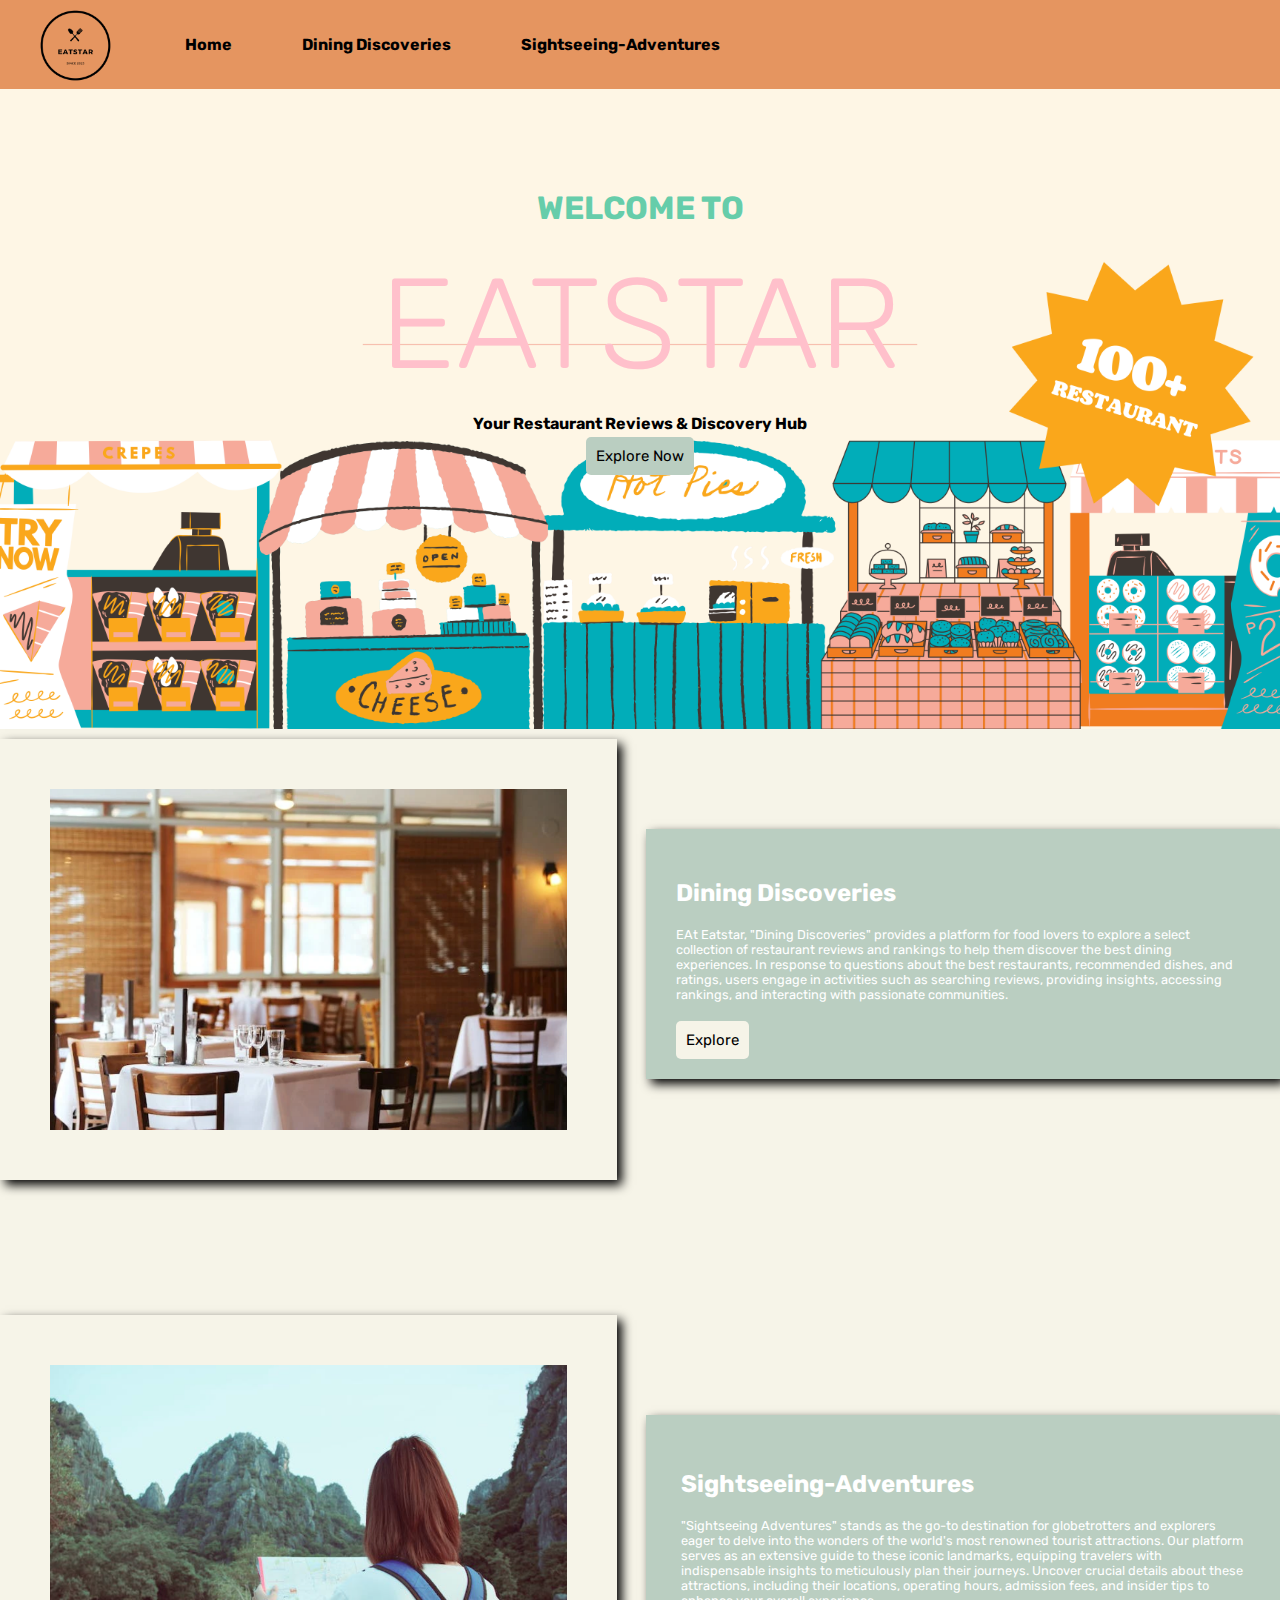
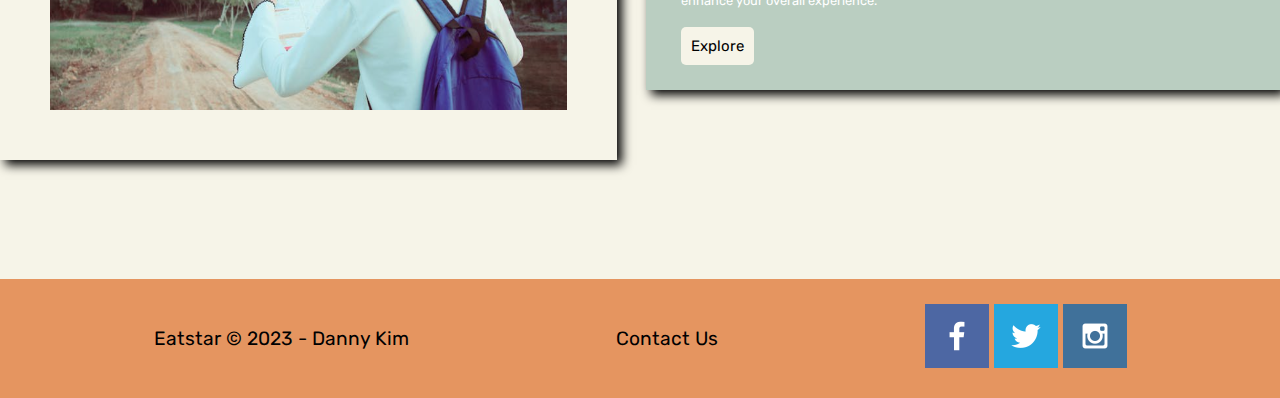
==== index.html @ 33533a74 "dining" ====
<!DOCTYPE html>
<html lang="en">
<head>
  <meta charset="UTF-8">
  <meta http-equiv="X-UA-Compatible" content="IE=edge">
  <meta name="viewport" content="width=device-width, initial-scale=1.0">
  <link rel="stylesheet" href="styles/styles.css">
  <title>Eatstar</title>
</head>
<body>
  <div id="content">
    <header>
      <a id="logo_link" href="index.html">
        <img class="logo" src="image/logo_image.png" alt="Eatstar">
      </a>
        <nav>
          <a href="index.html">Home</a>
          <a href="dining.html">Dining Discoveries</a>
          <a href="sightseeing.html">Sightseeing-Adventures</a>
      </nav>
    </header>
    <div id="hero">
      <div id="hero-box">
          <img id="hero-img" src="image/banner.png" alt="Explore and Review the Best Restaurants">
      </div>
      <section id="hero-msg">
          <h1 class="title">WELCOME TO</h1>
          <h1 class="home-title">EATSTAR</h1>
          <h2>Your Restaurant Reviews & Discovery Hub</h2>
          <div class='button-box'>
              <a class='button' href="dining.html">Explore Now</a>
          </div>
      </section>
  </div>
<main class="home-grid">
  <div id="background"></div> 
  <img class="restaurants" src="image/main2.png" alt="restaurant">
  <section class="msg">
    <h2>Dining Discoveries</h2>
    <p>EAt Eatstar, "Dining Discoveries" provides a platform for food lovers to explore a select collection of restaurant reviews and rankings to help them discover the best dining experiences. In response to questions about the best restaurants, recommended dishes, and ratings, users engage in activities such as searching reviews, providing insights, accessing rankings, and interacting with passionate communities.</p>
    <a class='join' href="dining.html">Explore</a>
  </section>
  <img class="sightseeing" src="image/sightseeing1.png" alt="sightseeing">
  <section class="msg1">
    <h2>Sightseeing-Adventures</h2>
    <p>
      "Sightseeing Adventures" stands as the go-to destination for globetrotters and explorers eager to delve into the wonders of the world's most renowned tourist attractions. Our platform serves as an extensive guide to these iconic landmarks, equipping travelers with indispensable insights to meticulously plan their journeys. Uncover crucial details about these attractions, including their locations, operating hours, admission fees, and insider tips to enhance your overall experience.</p>
    <a class='join' href="sightseeing.html">Explore</a>
  </section>
</main>

  </div>
  <footer>
        <p>Eatstar &copy; 2023 - Danny Kim</p>
        <p><a href="contactus.html">Contact Us</a></p>
        <div class="social">
            <a href="https://facebook.com" target="_blank">
                <img src="image/facebook.png" alt="fb icon">
            </a>
            <a href="https://twitter.com" target="_blank">
                <img src="image/twitter.png" alt="twitter icon">
            </a>
            <a href="https://instagram.com" target="_blank">
                <img src="image/instagram.png" alt="instagram icon">
            </a>
        </div>
  </footer>
</body>
</html>
---- styles/styles.css ----
@import url('https://fonts.googleapis.com/css2?family=Dosis:wght@200&family=Kdam+Thmor+Pro&family=Rubik:wght@500&display=swap');
body {
    background-color: #f6f4e8; 
    margin: 0;
    padding: 0;
    font-family: Rubik, Kadam-Thmor-Pro, Dosis;
    
}
.home-grid{
    display: grid;
    grid-template-columns: 1fr, 1fr;
    grid-template-rows: auto;
}
.home-grid-dining{
    display: grid;
    grid-template-columns: repeat(10, 1fr);
    grid-template-rows: 1fr 1fr 1fr;

}
.logo{
    width: 80px;
}
.card-img{
    width: 200px;
}

#logo_link {
    padding-top: 5px;
    justify-self: center;
    align-self: center;
}

header {
    background-color:#e59560;
    display: grid;
    grid-template-columns: 150px auto;
}

nav {
    display: flex;
}

nav a {
    text-align: left;
    text-decoration: none;
    font-weight: bold;
    color: black;
    padding: 35px;
}   
#content {
    max-width: 1600px;
    margin:0 auto;
}
#hero {
    display: grid;
    grid-template-columns: 1fr 3fr 1fr;
}
#hero-img{
    width: 100%;
}

.title{
    font-size: 2em;
    color: mediumaquamarine;
    margin-top: 100px;
}

.home-title{
    font-family: Rubik, Kadam-Thmor-Pro, Dosis;
    font-size: 8em;
    color: pink;
    margin-bottom: 5px;
    margin-top: 5px;
    font-weight: lighter;
}


#hero-msg {
    grid-column: 2/3;
    grid-row: 1/3;
    text-align: center;
    margin-bottom: 10px;
}
#hero-box {
    grid-column: 1/4;
    grid-row: 1/3;
    z-index: -1;
    font-size: 0;

}
#hero-msg h2{
    font-size: 1em;
   
}

.button{
    background-color:#bacec1;
    color: black;
    text-decoration: none;
    font-size: 15px;
    padding: 10px;
    margin-top: 50px;
    border-radius: 5px;
}
.join{
    background-color:#f6f4e8;
    color: black;
    text-decoration: none;
    font-size: 15px;
    padding: 10px;
    margin-top: 50px;
    border-radius: 5px;
}
#background{
    height: 800px;
    background-color: #f6f4e8;
    grid-column: 1/11;
    grid-row: 4/9;
}
footer {
    font-size: 1.2em;
    background-color: #e59560;
    text-align: center;
    color: black;
    padding: 25px 50px;
    display: flex;
    justify-content: space-around;
    align-items: center;
} 
footer a{
    color: black;
    text-align: center;
    text-decoration: none;
}
.msg{
background-color: #bacec1;
padding: 30px;
grid-column: 7/10;
grid-row: 3/3;
box-shadow: 5px 5px 10px black;
margin-top: 100px;
}

.msg1{
    background-color: #bacec1;
    padding: 35px;
    grid-column: 7/10;
    grid-row: 6/6;
    box-shadow: 5px 5px 10px black;
    margin-top: 100px;
    }
.msg h2, .msg1 h2{
color: white;
font-family: Rubik, Kadam-Thmor-Pro, Dosis;
}
.msg p, .msg1 p{
color: white;
font-size: .8em;
padding-bottom: 15px;
}

.restaurants {
    width: 80%;
    box-shadow: 5px 5px 10px black;
    grid-column: 3/7;
    grid-row: 1/8;
    padding: 50px;
    margin-top: 10px;
}

.sightseeing {
    width: 80%;
    box-shadow: 5px 5px 10px black;
    grid-column: 3/7;
    grid-row: 6/8;
    padding: 50px;
}

.banner-one{
    grid-column: 1/10;
    grid-row: 1/3;
}
.banner-one h2{
    grid-column: 3/10;
    grid-row: 1/3;
}
.banner-two{
    grid-column: 1/10;
    grid-row: 2/3;
}
.banner-three{
    grid-column: 1/10;
    grid-row: 3/3;
}
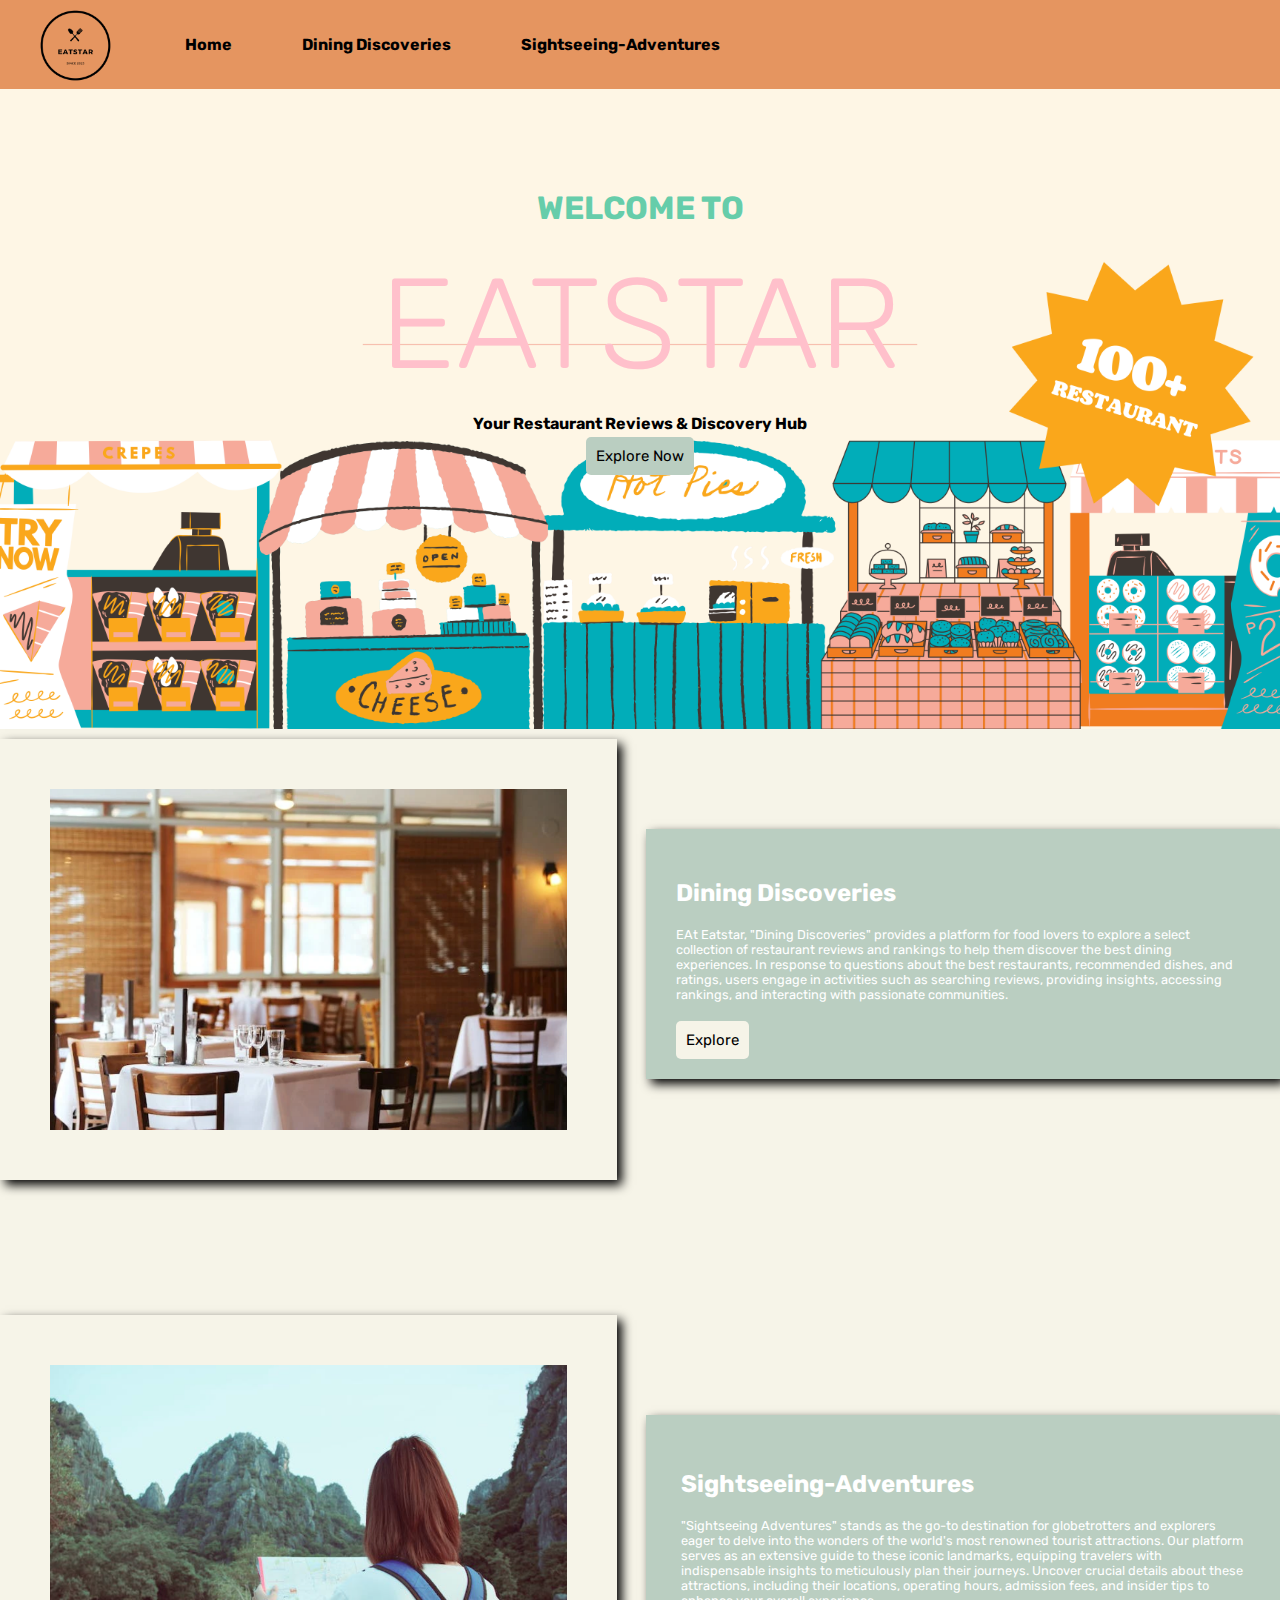
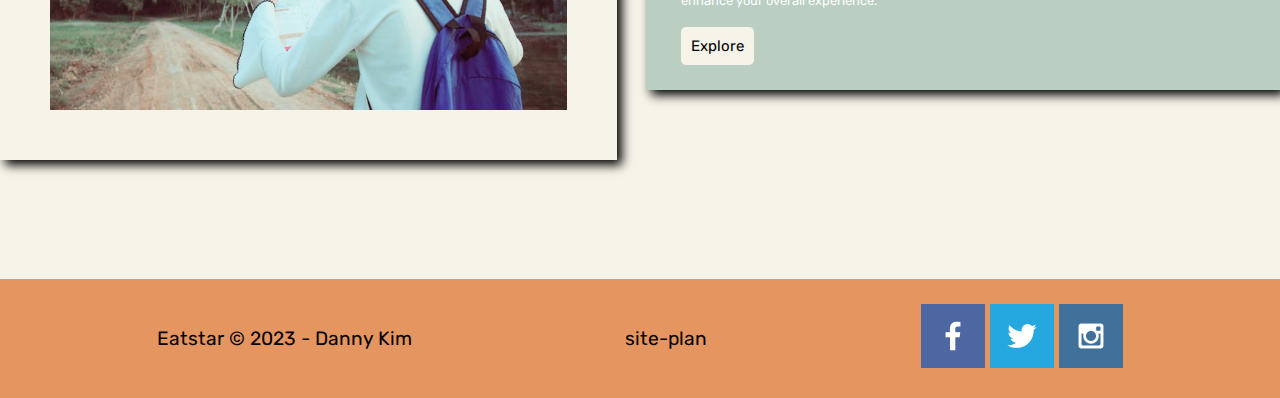
==== commit 43ece4a1: "footer" ====
--- a/index.html
+++ b/index.html
@@ -52,7 +52,7 @@
   </div>
   <footer>
         <p>Eatstar &copy; 2023 - Danny Kim</p>
-        <p><a href="contactus.html">Contact Us</a></p>
+        <p><a href="site-plan.html">site-plan</a></p>
         <div class="social">
             <a href="https://facebook.com" target="_blank">
                 <img src="image/facebook.png" alt="fb icon">
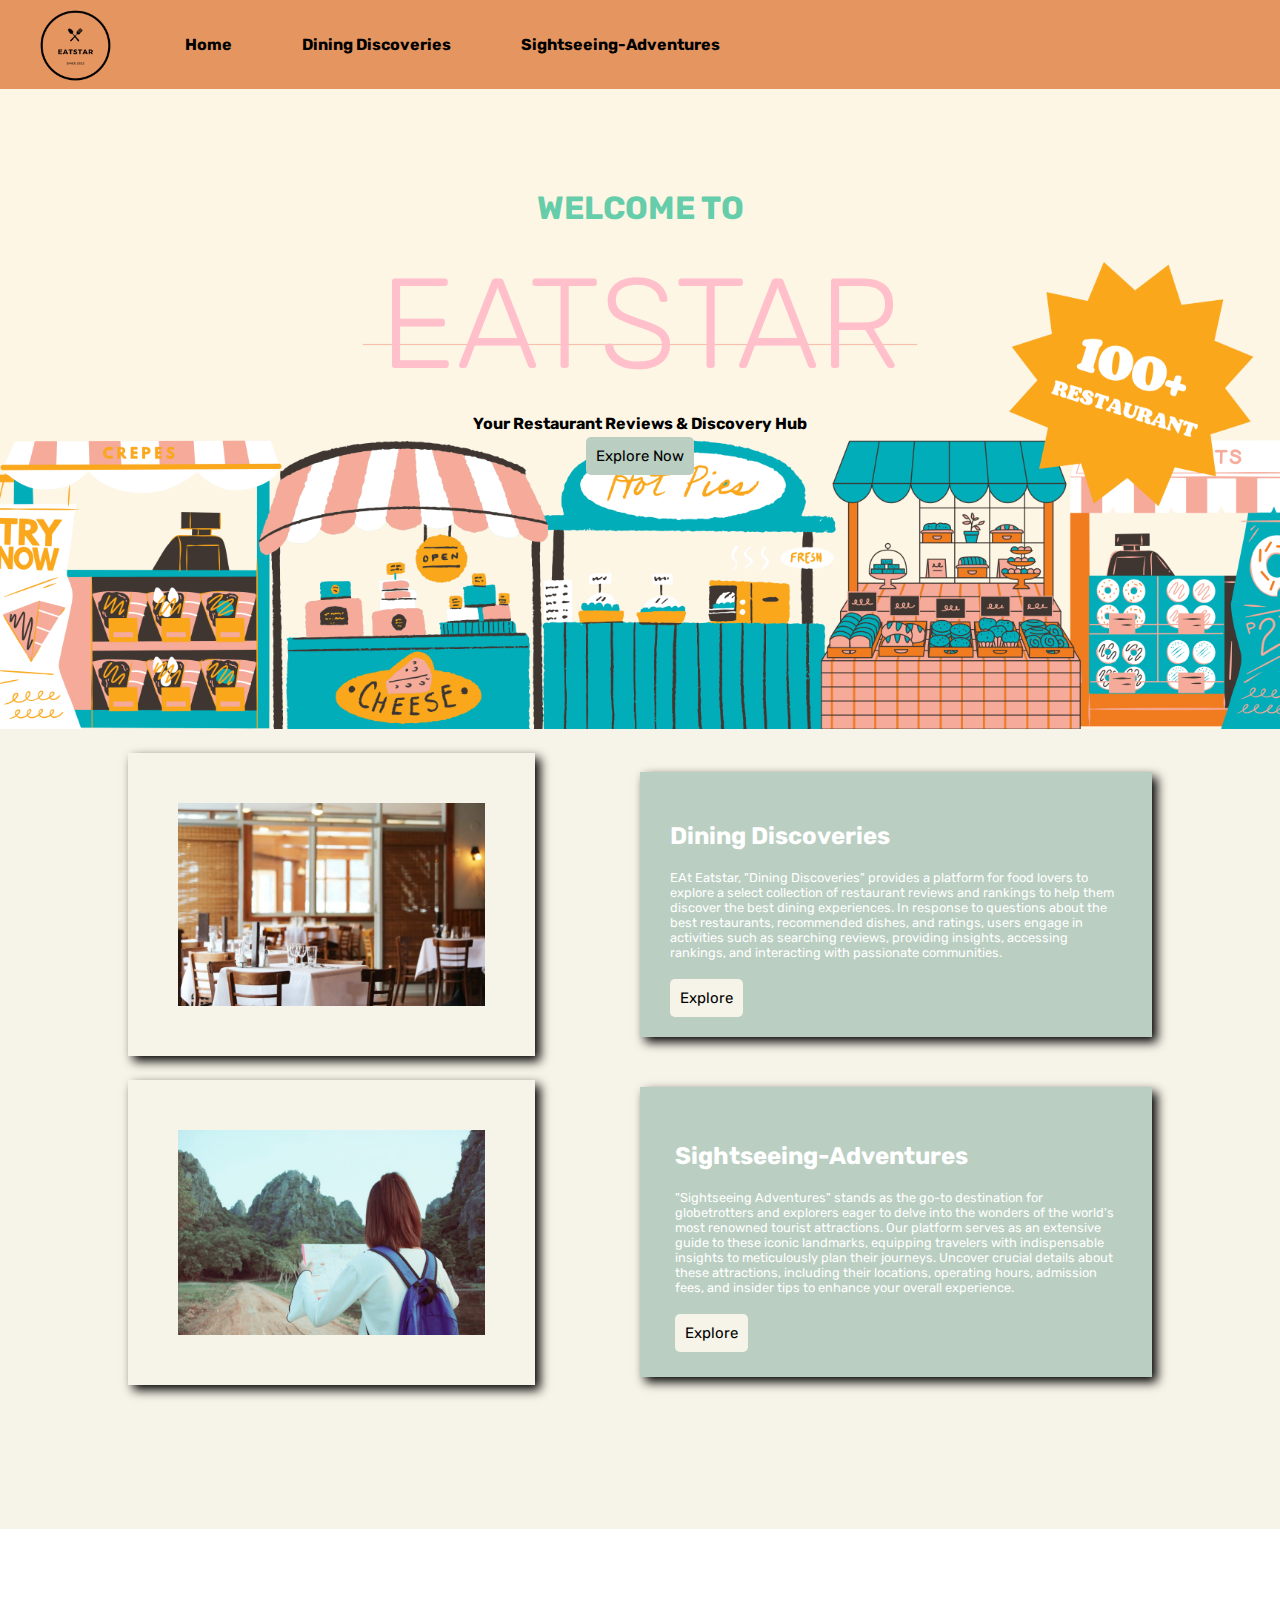
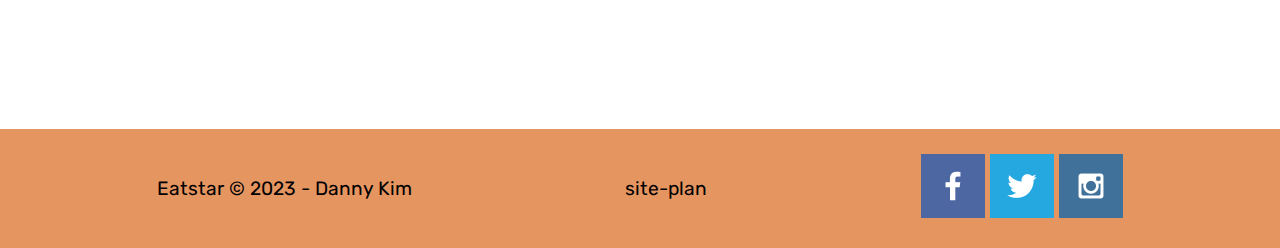
==== commit 5b55f2c3: "dddd" ====
--- a/index.html
+++ b/index.html
@@ -48,7 +48,6 @@
     <a class='join' href="sightseeing.html">Explore</a>
   </section>
 </main>
-
   </div>
   <footer>
         <p>Eatstar &copy; 2023 - Danny Kim</p>
--- a/styles/styles.css
+++ b/styles/styles.css
@@ -1,6 +1,5 @@
 @import url('https://fonts.googleapis.com/css2?family=Dosis:wght@200&family=Kdam+Thmor+Pro&family=Rubik:wght@500&display=swap');
 body {
-    background-color: #f6f4e8; 
     margin: 0;
     padding: 0;
     font-family: Rubik, Kadam-Thmor-Pro, Dosis;
@@ -8,19 +7,26 @@
 }
 .home-grid{
     display: grid;
-    grid-template-columns: 1fr, 1fr;
+    grid-template-columns: 1fr 1fr 1fr 1fr 1fr 1fr 1fr 1fr 1fr 1fr;
     grid-template-rows: auto;
 }
 .home-grid-dining{
     display: grid;
-    grid-template-columns: repeat(10, 1fr);
-    grid-template-rows: 1fr 1fr 1fr;
-
+    grid-template-columns: 1fr 2fr 1fr;
+    grid-template-rows: 100px 100px 100px
+
+}
+.home-grid-dining3{
+    display: grid;
+    grid-template-columns: 1fr 1fr 2fr 1fr;
+    grid-template-rows: auto;
+    font-size: 9px;
+    margin: 70px;
 }
 .logo{
     width: 80px;
 }
-.card-img{
+.card-img, .card-img1, .card-img2, .card-img3{
     width: 200px;
 }
 
@@ -51,7 +57,7 @@
     max-width: 1600px;
     margin:0 auto;
 }
-#hero {
+#hero, hero1 {
     display: grid;
     grid-template-columns: 1fr 3fr 1fr;
 }
@@ -90,7 +96,6 @@
 }
 #hero-msg h2{
     font-size: 1em;
-   
 }
 
 .button{
@@ -115,8 +120,9 @@
     height: 800px;
     background-color: #f6f4e8;
     grid-column: 1/11;
-    grid-row: 4/9;
-}
+    grid-row: 1/11;
+}
+
 footer {
     font-size: 1.2em;
     background-color: #e59560;
@@ -126,7 +132,9 @@
     display: flex;
     justify-content: space-around;
     align-items: center;
-} 
+    margin-top: 200px;
+
+    } 
 footer a{
     color: black;
     text-align: center;
@@ -135,19 +143,19 @@
 .msg{
 background-color: #bacec1;
 padding: 30px;
-grid-column: 7/10;
-grid-row: 3/3;
+grid-column: 6/10;
+grid-row: 2/3;
 box-shadow: 5px 5px 10px black;
-margin-top: 100px;
+margin: auto;
 }
 
 .msg1{
     background-color: #bacec1;
     padding: 35px;
-    grid-column: 7/10;
-    grid-row: 6/6;
+    grid-column: 6/10;
+    grid-row: 4/5;
     box-shadow: 5px 5px 10px black;
-    margin-top: 100px;
+    margin: auto;
     }
 .msg h2, .msg1 h2{
 color: white;
@@ -162,18 +170,19 @@
 .restaurants {
     width: 80%;
     box-shadow: 5px 5px 10px black;
-    grid-column: 3/7;
-    grid-row: 1/8;
+    grid-column: 2/5;
+    grid-row: 2/3;
     padding: 50px;
-    margin-top: 10px;
+    margin: auto;
 }
 
 .sightseeing {
     width: 80%;
     box-shadow: 5px 5px 10px black;
-    grid-column: 3/7;
-    grid-row: 6/8;
+    grid-column: 2/5;
+    grid-row: 4/5;
     padding: 50px;
+    margin: auto;
 }
 
 .banner-one{
@@ -192,3 +201,96 @@
     grid-column: 1/10;
     grid-row: 3/3;
 }
+
+#banner-one1{
+    grid-column: 2/10;
+    grid-row: 2/6;
+    display: grid;
+}
+
+#banner-two1{
+    grid-column: 2/10;
+    grid-row: 6/9;
+    display: grid;
+    padding: 20px 0 20px 0;
+}
+#banner-three1{
+    grid-column: 2/10;
+    grid-row: 9/9;
+    display: grid;
+    padding: 0 0 20px 0;
+}
+.map-frame{
+    grid-column: 9/10;
+    grid-row: 1/2;
+}
+
+#banner-one1 h2{
+    grid-column: 2/10;
+    grid-row: 1/6;
+    text-align: left
+}
+
+#banner-two1 h2{
+    grid-column: 2/10;
+    grid-row: 1/6;
+    text-align: left
+
+}
+#banner-three1 h2{
+    grid-column: 2/10;
+    grid-row: 1/9;
+    text-align: left
+
+}
+#banner-one1 p, #banner-two1 p, #banner-three1 p{
+    font-weight: lighter;
+    font-size: medium;
+}
+
+#banner-one3{
+    grid-column: 2/3;
+    grid-row: 2/3;
+}
+#banner-two3{
+    grid-column: 4/5;
+    grid-row: 2/3;
+
+}
+#banner-three3{
+    grid-column: 6/7;
+    grid-row: 2/3;
+
+}
+#banner-four3{
+    grid-column: 8/9;
+    grid-row: 2/3;
+}
+.card-img{
+    border: 5px solid #bacec1;
+    transition: transform .5s;
+}
+
+
+.amount{
+    list-style-type: none;
+    display: flex;
+    max-width: 800px;
+    background: #bacec1;
+    margin: auto;
+    position: relative;
+    top: -60px;
+}
+.amount > li > div{
+    text-align: center;
+    margin-top: 30px;
+    height: 30px;
+}
+.amount > li:not(:last-child) > div{
+    border-right: 1px solid grey;
+}
+
+.amount > li{
+    flex: 1;
+    height: 120px;
+}
